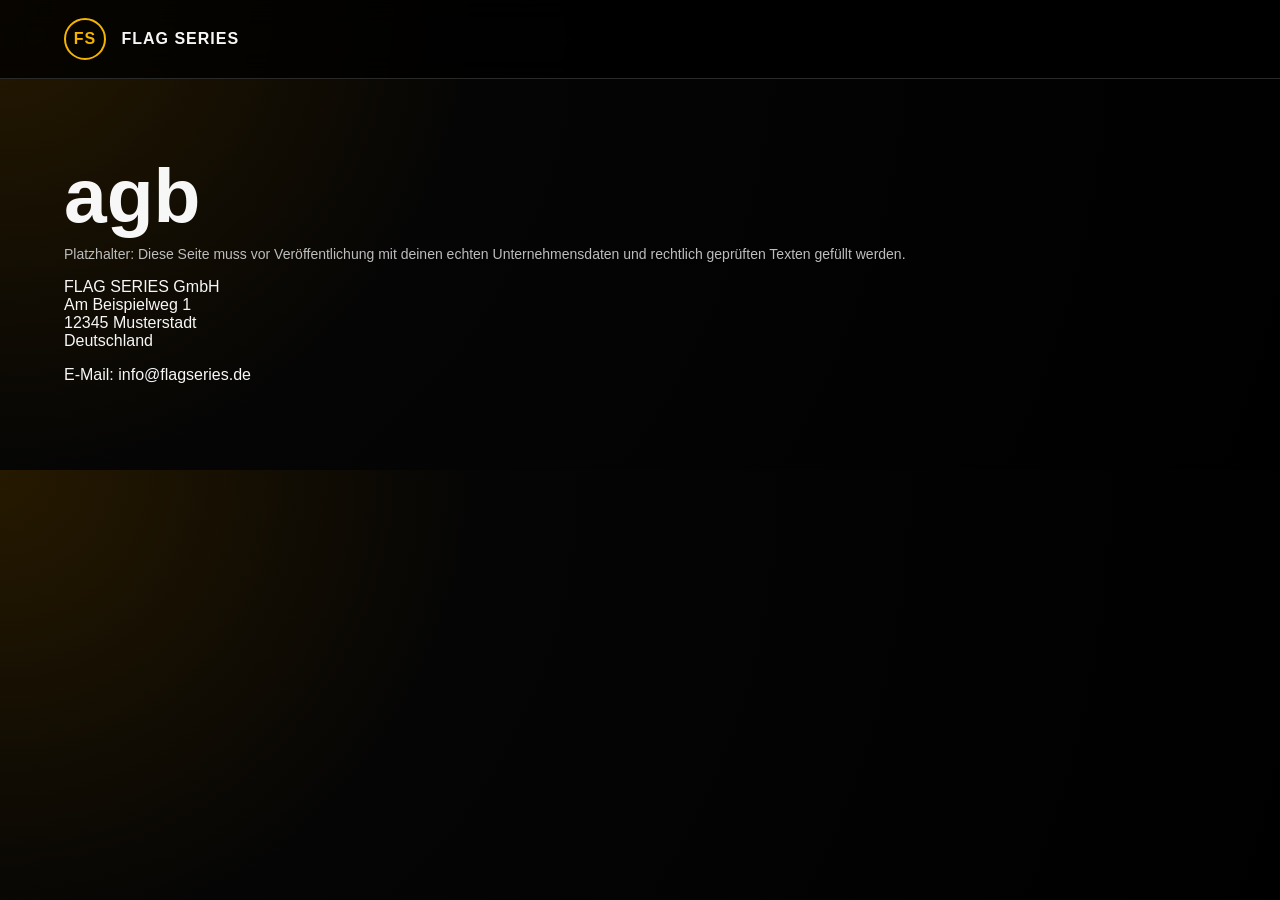
==== legal/agb.html @ e22b14ca "test" ====
<!doctype html><html lang="de"><head><meta charset="utf-8"><meta name="viewport" content="width=device-width,initial-scale=1"><title>agb | FLAG SERIES</title><link rel="stylesheet" href="../css/style.css"></head><body><header class="site-header"><a class="logo" href="../index.html"><span>FS</span> FLAG SERIES</a></header><main class="section"><h1>agb</h1><p class="note">Platzhalter: Diese Seite muss vor Veröffentlichung mit deinen echten Unternehmensdaten und rechtlich geprüften Texten gefüllt werden.</p><p>FLAG SERIES GmbH<br>Am Beispielweg 1<br>12345 Musterstadt<br>Deutschland</p><p>E-Mail: info@flagseries.de</p></main></body></html>
---- css/style.css ----
:root{--bg:#050505;--panel:#0d0d0f;--gold:#f4b400;--text:#f7f7f7;--muted:#bdbdbd;--line:#2a2a2a;--danger:#e21d24}*{box-sizing:border-box}html{scroll-behavior:smooth}body{margin:0;background:radial-gradient(circle at top left,#261900,#050505 35%,#000);color:var(--text);font-family:Arial,Helvetica,sans-serif}a{color:inherit;text-decoration:none}.site-header{position:sticky;top:0;z-index:10;display:flex;justify-content:space-between;align-items:center;padding:18px 5vw;background:rgba(0,0,0,.78);backdrop-filter:blur(14px);border-bottom:1px solid var(--line)}.logo{font-weight:900;letter-spacing:1px}.logo span{display:inline-grid;place-items:center;width:42px;height:42px;border:2px solid var(--gold);border-radius:50%;color:var(--gold);margin-right:10px}nav{display:flex;gap:22px;color:var(--muted)}nav a:hover{color:var(--gold)}.hero{min-height:88vh;display:grid;grid-template-columns:1fr 1.1fr;gap:40px;align-items:center;padding:55px 5vw}.eyebrow{text-transform:uppercase;color:var(--gold);font-weight:800;letter-spacing:3px}h1{font-size:clamp(42px,6vw,82px);line-height:.95;margin:10px 0}h2{font-size:clamp(30px,4vw,52px);margin:0 0 20px}.hero p{color:var(--muted);font-size:18px;line-height:1.6;max-width:680px}.hero-image img,.gallery img{width:100%;border-radius:22px;border:1px solid #383838;box-shadow:0 20px 80px #000}.btn{display:inline-flex;align-items:center;justify-content:center;gap:10px;border:1px solid var(--gold);color:var(--text);padding:15px 22px;border-radius:14px;font-weight:800;cursor:pointer;background:#101010}.btn.primary{background:linear-gradient(135deg,var(--gold),#ffdc55);color:#111;border:none}.hero-actions{display:flex;gap:14px;flex-wrap:wrap;margin:28px 0}.price-card{display:inline-flex;flex-direction:column;border:1px solid var(--gold);border-radius:18px;padding:18px 24px;background:#070707;box-shadow:0 0 24px rgba(244,180,0,.25)}.price-card strong{font-size:42px}.price-card span,.price-card small{color:var(--muted)}.section{padding:70px 5vw}.section-head{text-align:center;margin-bottom:30px}.product-grid{display:grid;grid-template-columns:repeat(5,1fr);gap:18px}.product-card{background:linear-gradient(180deg,#151515,#080808);border:1px solid var(--line);border-radius:20px;overflow:hidden;cursor:pointer;transition:.25s}.product-card:hover,.product-card.active{transform:translateY(-6px);border-color:var(--gold);box-shadow:0 0 30px rgba(244,180,0,.15)}.product-card img{width:100%;aspect-ratio:1.2/1;object-fit:cover}.product-card div{padding:18px}.product-card h3{margin:0;color:var(--gold)}.order-section{display:grid;grid-template-columns:1.1fr .9fr;gap:28px}.order-card,.cart-note,.features div{background:rgba(13,13,15,.92);border:1px solid var(--line);border-radius:24px;padding:30px}.order-card form{display:grid;gap:18px}label{display:grid;gap:8px;color:var(--muted)}select,input{width:100%;padding:16px;border-radius:12px;border:1px solid #333;background:#050505;color:var(--text);font-size:16px}.summary{display:grid;gap:12px;border-top:1px solid var(--line);border-bottom:1px solid var(--line);padding:18px 0}.summary div{display:flex;justify-content:space-between}.summary .total{font-size:22px;color:var(--gold)}.note{color:var(--muted);font-size:14px}.cart-note li{margin:12px 0;color:var(--muted)}.features{display:grid;grid-template-columns:repeat(4,1fr);gap:18px;text-align:center}.features span{font-size:42px}.features p{color:var(--muted)}.gallery{display:grid;grid-template-columns:1fr 1fr;gap:24px}footer{display:flex;justify-content:space-between;align-items:center;padding:35px 5vw;border-top:1px solid var(--line);background:#030303;color:var(--muted)}.footer-links{display:flex;gap:18px;flex-wrap:wrap}@media(max-width:950px){.hero,.order-section,.gallery{grid-template-columns:1fr}.product-grid,.features{grid-template-columns:repeat(2,1fr)}nav{display:none}}@media(max-width:560px){.product-grid,.features{grid-template-columns:1fr}.site-header{padding:14px 18px}.hero,.section{padding:42px 18px}footer{display:grid;gap:18px}}
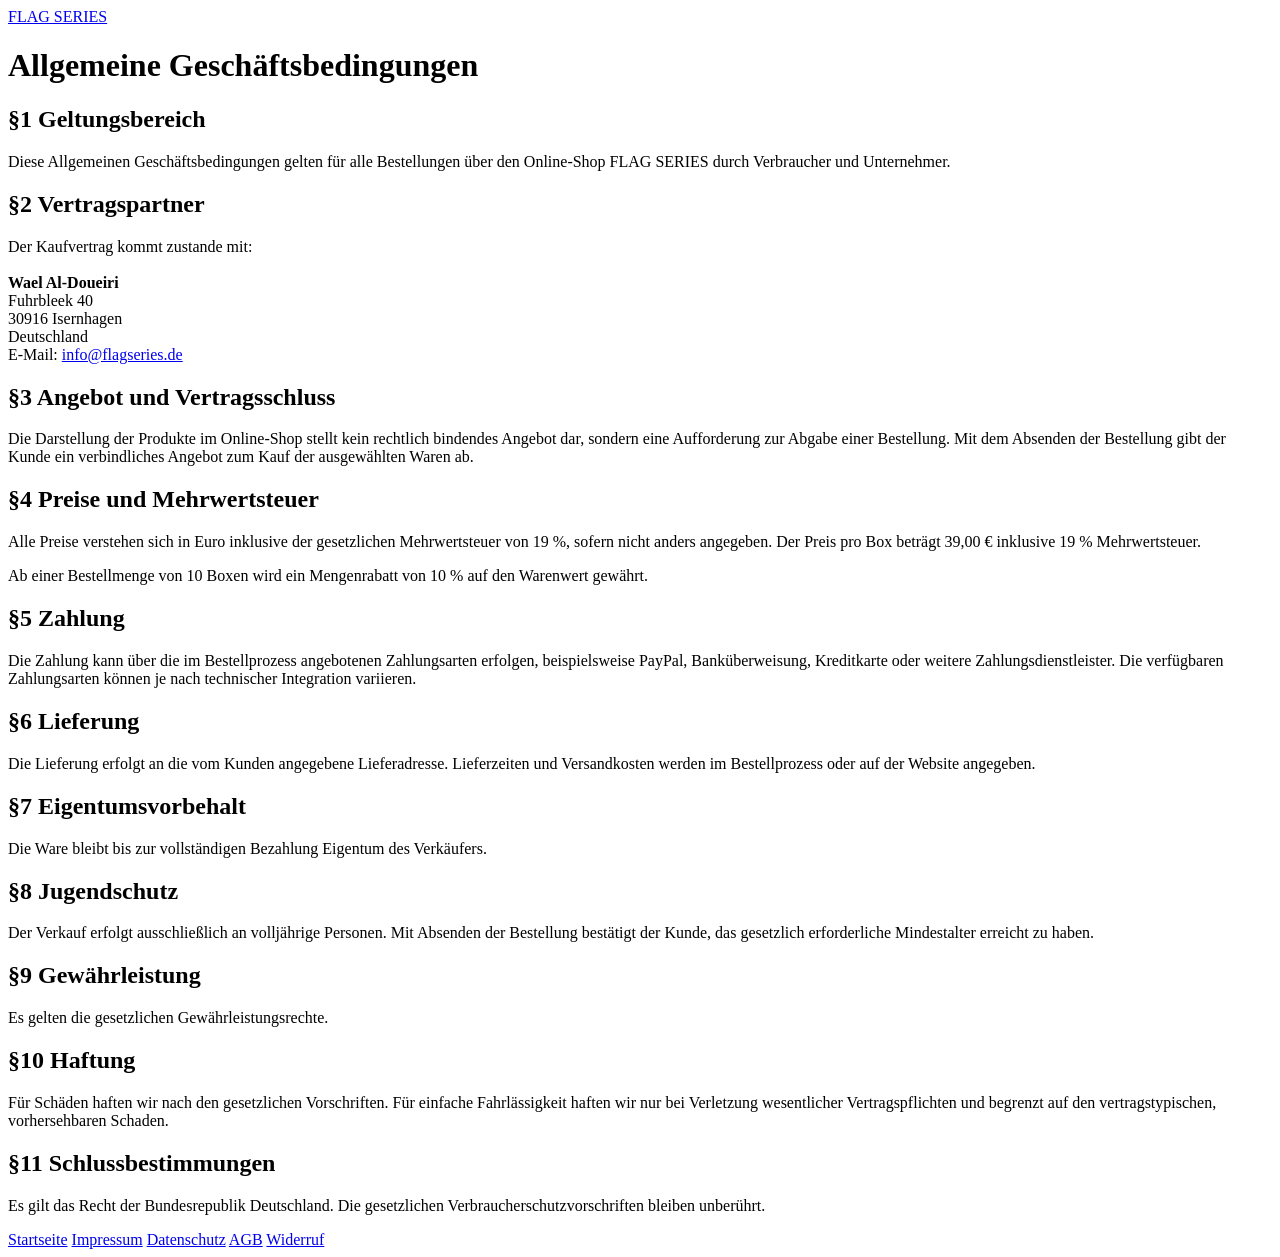
==== commit 7c89e236: "datenschutz" ====
--- a/legal/agb.html
+++ b/legal/agb.html
@@ -1 +1,112 @@
-<!doctype html><html lang="de"><head><meta charset="utf-8"><meta name="viewport" content="width=device-width,initial-scale=1"><title>agb | FLAG SERIES</title><link rel="stylesheet" href="../css/style.css"></head><body><header class="site-header"><a class="logo" href="../index.html"><span>FS</span> FLAG SERIES</a></header><main class="section"><h1>agb</h1><p class="note">Platzhalter: Diese Seite muss vor Veröffentlichung mit deinen echten Unternehmensdaten und rechtlich geprüften Texten gefüllt werden.</p><p>FLAG SERIES GmbH<br>Am Beispielweg 1<br>12345 Musterstadt<br>Deutschland</p><p>E-Mail: info@flagseries.de</p></main></body></html>
+<!DOCTYPE html>
+<html lang="de">
+<head>
+  <meta charset="UTF-8" />
+  <meta name="viewport" content="width=device-width, initial-scale=1.0" />
+  <title>AGB | FLAG SERIES</title>
+  <meta name="description" content="Allgemeine Geschäftsbedingungen von FLAG SERIES." />
+  <link rel="stylesheet" href="css/style.css" />
+</head>
+<body>
+  <header class="legal-header">
+    <a href="index.html" class="logo">FLAG SERIES</a>
+  </header>
+
+  <main class="legal-page">
+    <h1>Allgemeine Geschäftsbedingungen</h1>
+
+    <section>
+      <h2>§1 Geltungsbereich</h2>
+      <p>
+        Diese Allgemeinen Geschäftsbedingungen gelten für alle Bestellungen über den Online-Shop FLAG SERIES durch Verbraucher und Unternehmer.
+      </p>
+    </section>
+
+    <section>
+      <h2>§2 Vertragspartner</h2>
+      <p>
+        Der Kaufvertrag kommt zustande mit:<br /><br />
+        <strong>Wael Al-Doueiri</strong><br />
+        Fuhrbleek 40<br />
+        30916 Isernhagen<br />
+        Deutschland<br />
+        E-Mail: <a href="mailto:info@flagseries.de">info@flagseries.de</a>
+      </p>
+    </section>
+
+    <section>
+      <h2>§3 Angebot und Vertragsschluss</h2>
+      <p>
+        Die Darstellung der Produkte im Online-Shop stellt kein rechtlich bindendes Angebot dar, sondern eine Aufforderung zur Abgabe einer Bestellung. Mit dem Absenden der Bestellung gibt der Kunde ein verbindliches Angebot zum Kauf der ausgewählten Waren ab.
+      </p>
+    </section>
+
+    <section>
+      <h2>§4 Preise und Mehrwertsteuer</h2>
+      <p>
+        Alle Preise verstehen sich in Euro inklusive der gesetzlichen Mehrwertsteuer von 19 %, sofern nicht anders angegeben. Der Preis pro Box beträgt 39,00 € inklusive 19 % Mehrwertsteuer.
+      </p>
+      <p>
+        Ab einer Bestellmenge von 10 Boxen wird ein Mengenrabatt von 10 % auf den Warenwert gewährt.
+      </p>
+    </section>
+
+    <section>
+      <h2>§5 Zahlung</h2>
+      <p>
+        Die Zahlung kann über die im Bestellprozess angebotenen Zahlungsarten erfolgen, beispielsweise PayPal, Banküberweisung, Kreditkarte oder weitere Zahlungsdienstleister. Die verfügbaren Zahlungsarten können je nach technischer Integration variieren.
+      </p>
+    </section>
+
+    <section>
+      <h2>§6 Lieferung</h2>
+      <p>
+        Die Lieferung erfolgt an die vom Kunden angegebene Lieferadresse. Lieferzeiten und Versandkosten werden im Bestellprozess oder auf der Website angegeben.
+      </p>
+    </section>
+
+    <section>
+      <h2>§7 Eigentumsvorbehalt</h2>
+      <p>
+        Die Ware bleibt bis zur vollständigen Bezahlung Eigentum des Verkäufers.
+      </p>
+    </section>
+
+    <section>
+      <h2>§8 Jugendschutz</h2>
+      <p>
+        Der Verkauf erfolgt ausschließlich an volljährige Personen. Mit Absenden der Bestellung bestätigt der Kunde, das gesetzlich erforderliche Mindestalter erreicht zu haben.
+      </p>
+    </section>
+
+    <section>
+      <h2>§9 Gewährleistung</h2>
+      <p>
+        Es gelten die gesetzlichen Gewährleistungsrechte.
+      </p>
+    </section>
+
+    <section>
+      <h2>§10 Haftung</h2>
+      <p>
+        Für Schäden haften wir nach den gesetzlichen Vorschriften. Für einfache Fahrlässigkeit haften wir nur bei Verletzung wesentlicher Vertragspflichten und begrenzt auf den vertragstypischen, vorhersehbaren Schaden.
+      </p>
+    </section>
+
+    <section>
+      <h2>§11 Schlussbestimmungen</h2>
+      <p>
+        Es gilt das Recht der Bundesrepublik Deutschland. Die gesetzlichen Verbraucherschutzvorschriften bleiben unberührt.
+      </p>
+    </section>
+  </main>
+
+  <footer class="legal-footer">
+    <a href="index.html">Startseite</a>
+    <a href="impressum.html">Impressum</a>
+    <a href="datenschutz.html">Datenschutz</a>
+    <a href="agb.html">AGB</a>
+    <a href="widerruf.html">Widerruf</a>
+  </footer>
+</body>
+</html>
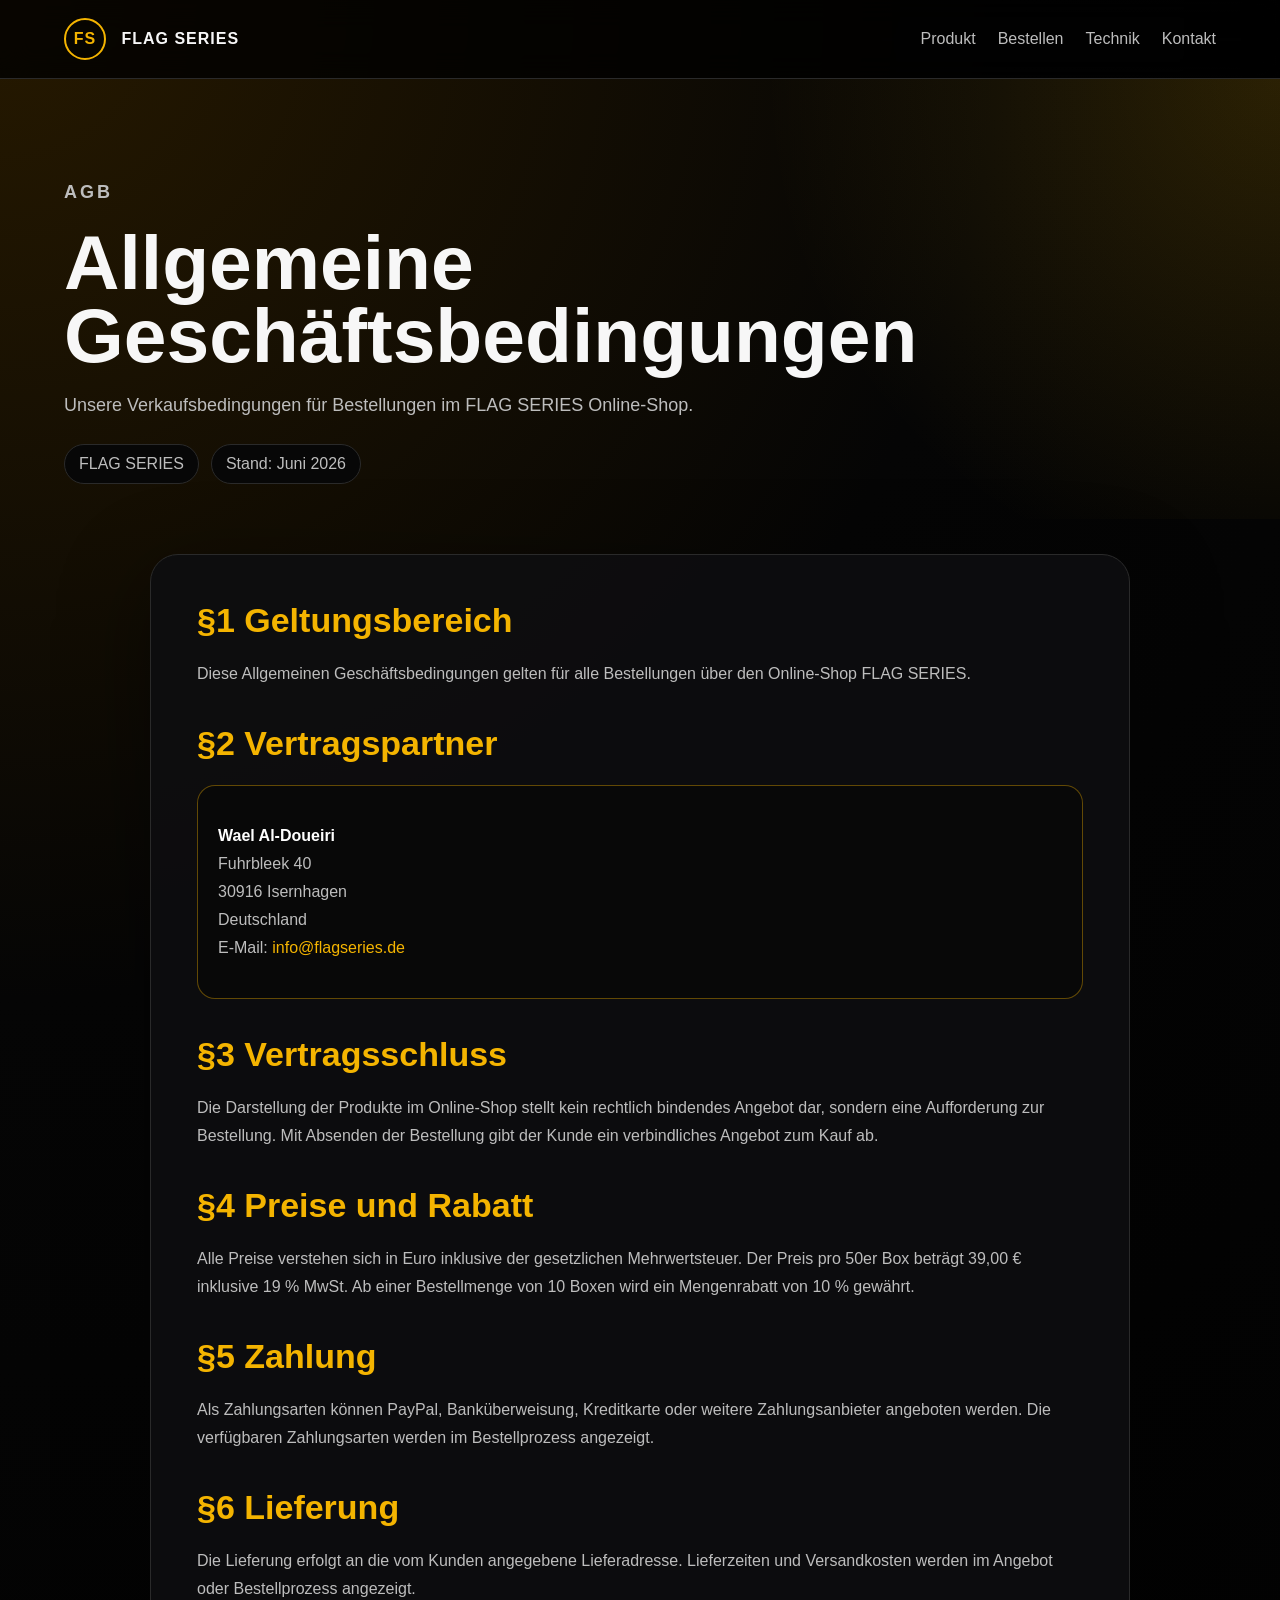
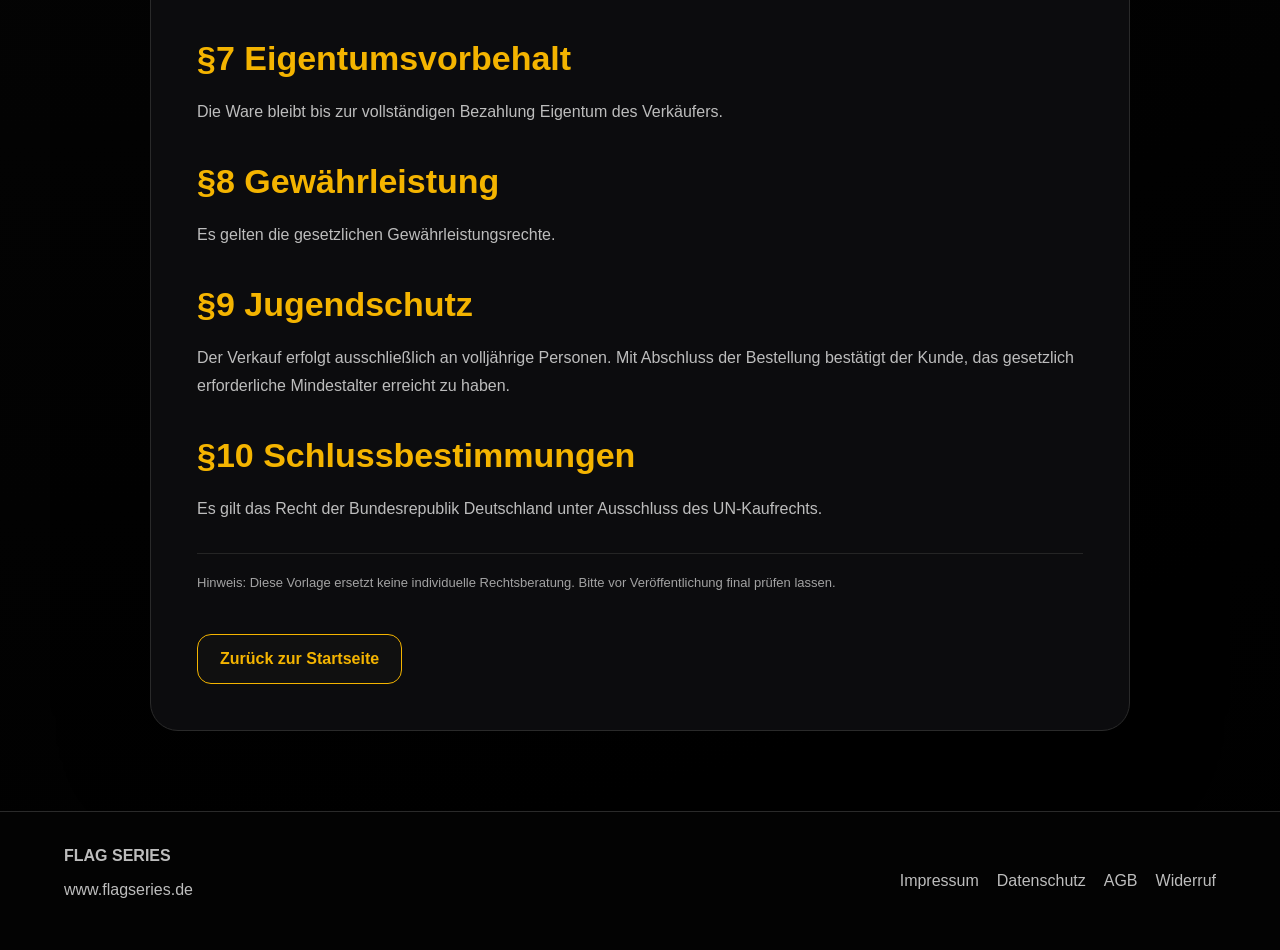
==== commit 50dee41d: "datenschutz neu" ====
--- a/legal/agb.html
+++ b/legal/agb.html
@@ -1,112 +1,51 @@
-<!DOCTYPE html>
+<!doctype html>
 <html lang="de">
 <head>
-  <meta charset="UTF-8" />
-  <meta name="viewport" content="width=device-width, initial-scale=1.0" />
-  <title>AGB | FLAG SERIES</title>
-  <meta name="description" content="Allgemeine Geschäftsbedingungen von FLAG SERIES." />
-  <link rel="stylesheet" href="css/style.css" />
+  <meta charset="utf-8" />
+  <meta name="viewport" content="width=device-width, initial-scale=1" />
+  <title>Allgemeine Geschäftsbedingungen | FLAG SERIES</title>
+  <meta name="description" content="AGB für FLAG SERIES." />
+  <link rel="stylesheet" href="../css/style.css" />
 </head>
 <body>
-  <header class="legal-header">
-    <a href="index.html" class="logo">FLAG SERIES</a>
+  <header class="site-header">
+    <a class="logo" href="../index.html#home"><span>FS</span> FLAG SERIES</a>
+    <nav>
+      <a href="../index.html#produkt">Produkt</a>
+      <a href="../index.html#bestellen">Bestellen</a>
+      <a href="../index.html#technik">Technik</a>
+      <a href="../index.html#kontakt">Kontakt</a>
+    </nav>
   </header>
+  <main>
+    <section class="legal-hero">
+      <p class="eyebrow">AGB</p>
+      <h1>Allgemeine Geschäftsbedingungen</h1>
+      <p>Unsere Verkaufsbedingungen für Bestellungen im FLAG SERIES Online-Shop.</p>
+      <div class="legal-meta"><span class="legal-pill">FLAG SERIES</span><span class="legal-pill">Stand: Juni 2026</span></div>
+    </section>
+    <section class="legal-wrap">
+      <article class="legal-card">
 
-  <main class="legal-page">
-    <h1>Allgemeine Geschäftsbedingungen</h1>
+        <h2>§1 Geltungsbereich</h2><p>Diese Allgemeinen Geschäftsbedingungen gelten für alle Bestellungen über den Online-Shop FLAG SERIES.</p>
+        <h2>§2 Vertragspartner</h2><div class="legal-box"><p><strong>Wael Al-Doueiri</strong><br>Fuhrbleek 40<br>30916 Isernhagen<br>Deutschland<br>E-Mail: <a href="mailto:info@flagseries.de">info@flagseries.de</a></p></div>
+        <h2>§3 Vertragsschluss</h2><p>Die Darstellung der Produkte im Online-Shop stellt kein rechtlich bindendes Angebot dar, sondern eine Aufforderung zur Bestellung. Mit Absenden der Bestellung gibt der Kunde ein verbindliches Angebot zum Kauf ab.</p>
+        <h2>§4 Preise und Rabatt</h2><p>Alle Preise verstehen sich in Euro inklusive der gesetzlichen Mehrwertsteuer. Der Preis pro 50er Box beträgt 39,00 € inklusive 19 % MwSt. Ab einer Bestellmenge von 10 Boxen wird ein Mengenrabatt von 10 % gewährt.</p>
+        <h2>§5 Zahlung</h2><p>Als Zahlungsarten können PayPal, Banküberweisung, Kreditkarte oder weitere Zahlungsanbieter angeboten werden. Die verfügbaren Zahlungsarten werden im Bestellprozess angezeigt.</p>
+        <h2>§6 Lieferung</h2><p>Die Lieferung erfolgt an die vom Kunden angegebene Lieferadresse. Lieferzeiten und Versandkosten werden im Angebot oder Bestellprozess angezeigt.</p>
+        <h2>§7 Eigentumsvorbehalt</h2><p>Die Ware bleibt bis zur vollständigen Bezahlung Eigentum des Verkäufers.</p>
+        <h2>§8 Gewährleistung</h2><p>Es gelten die gesetzlichen Gewährleistungsrechte.</p>
+        <h2>§9 Jugendschutz</h2><p>Der Verkauf erfolgt ausschließlich an volljährige Personen. Mit Abschluss der Bestellung bestätigt der Kunde, das gesetzlich erforderliche Mindestalter erreicht zu haben.</p>
+        <h2>§10 Schlussbestimmungen</h2><p>Es gilt das Recht der Bundesrepublik Deutschland unter Ausschluss des UN-Kaufrechts.</p>
 
-    <section>
-      <h2>§1 Geltungsbereich</h2>
-      <p>
-        Diese Allgemeinen Geschäftsbedingungen gelten für alle Bestellungen über den Online-Shop FLAG SERIES durch Verbraucher und Unternehmer.
-      </p>
-    </section>
-
-    <section>
-      <h2>§2 Vertragspartner</h2>
-      <p>
-        Der Kaufvertrag kommt zustande mit:<br /><br />
-        <strong>Wael Al-Doueiri</strong><br />
-        Fuhrbleek 40<br />
-        30916 Isernhagen<br />
-        Deutschland<br />
-        E-Mail: <a href="mailto:info@flagseries.de">info@flagseries.de</a>
-      </p>
-    </section>
-
-    <section>
-      <h2>§3 Angebot und Vertragsschluss</h2>
-      <p>
-        Die Darstellung der Produkte im Online-Shop stellt kein rechtlich bindendes Angebot dar, sondern eine Aufforderung zur Abgabe einer Bestellung. Mit dem Absenden der Bestellung gibt der Kunde ein verbindliches Angebot zum Kauf der ausgewählten Waren ab.
-      </p>
-    </section>
-
-    <section>
-      <h2>§4 Preise und Mehrwertsteuer</h2>
-      <p>
-        Alle Preise verstehen sich in Euro inklusive der gesetzlichen Mehrwertsteuer von 19 %, sofern nicht anders angegeben. Der Preis pro Box beträgt 39,00 € inklusive 19 % Mehrwertsteuer.
-      </p>
-      <p>
-        Ab einer Bestellmenge von 10 Boxen wird ein Mengenrabatt von 10 % auf den Warenwert gewährt.
-      </p>
-    </section>
-
-    <section>
-      <h2>§5 Zahlung</h2>
-      <p>
-        Die Zahlung kann über die im Bestellprozess angebotenen Zahlungsarten erfolgen, beispielsweise PayPal, Banküberweisung, Kreditkarte oder weitere Zahlungsdienstleister. Die verfügbaren Zahlungsarten können je nach technischer Integration variieren.
-      </p>
-    </section>
-
-    <section>
-      <h2>§6 Lieferung</h2>
-      <p>
-        Die Lieferung erfolgt an die vom Kunden angegebene Lieferadresse. Lieferzeiten und Versandkosten werden im Bestellprozess oder auf der Website angegeben.
-      </p>
-    </section>
-
-    <section>
-      <h2>§7 Eigentumsvorbehalt</h2>
-      <p>
-        Die Ware bleibt bis zur vollständigen Bezahlung Eigentum des Verkäufers.
-      </p>
-    </section>
-
-    <section>
-      <h2>§8 Jugendschutz</h2>
-      <p>
-        Der Verkauf erfolgt ausschließlich an volljährige Personen. Mit Absenden der Bestellung bestätigt der Kunde, das gesetzlich erforderliche Mindestalter erreicht zu haben.
-      </p>
-    </section>
-
-    <section>
-      <h2>§9 Gewährleistung</h2>
-      <p>
-        Es gelten die gesetzlichen Gewährleistungsrechte.
-      </p>
-    </section>
-
-    <section>
-      <h2>§10 Haftung</h2>
-      <p>
-        Für Schäden haften wir nach den gesetzlichen Vorschriften. Für einfache Fahrlässigkeit haften wir nur bei Verletzung wesentlicher Vertragspflichten und begrenzt auf den vertragstypischen, vorhersehbaren Schaden.
-      </p>
-    </section>
-
-    <section>
-      <h2>§11 Schlussbestimmungen</h2>
-      <p>
-        Es gilt das Recht der Bundesrepublik Deutschland. Die gesetzlichen Verbraucherschutzvorschriften bleiben unberührt.
-      </p>
+        <p class="legal-footer-note">Hinweis: Diese Vorlage ersetzt keine individuelle Rechtsberatung. Bitte vor Veröffentlichung final prüfen lassen.</p>
+        <a class="btn back-link" href="../index.html">Zurück zur Startseite</a>
+      </article>
     </section>
   </main>
-
-  <footer class="legal-footer">
-    <a href="index.html">Startseite</a>
-    <a href="impressum.html">Impressum</a>
-    <a href="datenschutz.html">Datenschutz</a>
-    <a href="agb.html">AGB</a>
-    <a href="widerruf.html">Widerruf</a>
+  <footer id="kontakt">
+    <div><strong>FLAG SERIES</strong><p>www.flagseries.de</p></div>
+    <div class="footer-links"><a href="impressum.html">Impressum</a><a href="datenschutz.html">Datenschutz</a><a href="agb.html">AGB</a><a href="widerruf.html">Widerruf</a></div>
   </footer>
 </body>
 </html>
--- a/css/style.css
+++ b/css/style.css
@@ -0,0 +1,5 @@
+:root{--bg:#050505;--panel:#0d0d0f;--gold:#f4b400;--text:#f7f7f7;--muted:#bdbdbd;--line:#2a2a2a;--danger:#e21d24}*{box-sizing:border-box}html{scroll-behavior:smooth}body{margin:0;background:radial-gradient(circle at top left,#261900,#050505 35%,#000);color:var(--text);font-family:Arial,Helvetica,sans-serif}a{color:inherit;text-decoration:none}.site-header{position:sticky;top:0;z-index:10;display:flex;justify-content:space-between;align-items:center;padding:18px 5vw;background:rgba(0,0,0,.78);backdrop-filter:blur(14px);border-bottom:1px solid var(--line)}.logo{font-weight:900;letter-spacing:1px}.logo span{display:inline-grid;place-items:center;width:42px;height:42px;border:2px solid var(--gold);border-radius:50%;color:var(--gold);margin-right:10px}nav{display:flex;gap:22px;color:var(--muted)}nav a:hover{color:var(--gold)}.hero{min-height:88vh;display:grid;grid-template-columns:1fr 1.1fr;gap:40px;align-items:center;padding:55px 5vw}.eyebrow{text-transform:uppercase;color:var(--gold);font-weight:800;letter-spacing:3px}h1{font-size:clamp(42px,6vw,82px);line-height:.95;margin:10px 0}h2{font-size:clamp(30px,4vw,52px);margin:0 0 20px}.hero p{color:var(--muted);font-size:18px;line-height:1.6;max-width:680px}.hero-image img,.gallery img{width:100%;border-radius:22px;border:1px solid #383838;box-shadow:0 20px 80px #000}.btn{display:inline-flex;align-items:center;justify-content:center;gap:10px;border:1px solid var(--gold);color:var(--text);padding:15px 22px;border-radius:14px;font-weight:800;cursor:pointer;background:#101010}.btn.primary{background:linear-gradient(135deg,var(--gold),#ffdc55);color:#111;border:none}.hero-actions{display:flex;gap:14px;flex-wrap:wrap;margin:28px 0}.price-card{display:inline-flex;flex-direction:column;border:1px solid var(--gold);border-radius:18px;padding:18px 24px;background:#070707;box-shadow:0 0 24px rgba(244,180,0,.25)}.price-card strong{font-size:42px}.price-card span,.price-card small{color:var(--muted)}.section{padding:70px 5vw}.section-head{text-align:center;margin-bottom:30px}.product-grid{display:grid;grid-template-columns:repeat(5,1fr);gap:18px}.product-card{background:linear-gradient(180deg,#151515,#080808);border:1px solid var(--line);border-radius:20px;overflow:hidden;cursor:pointer;transition:.25s}.product-card:hover,.product-card.active{transform:translateY(-6px);border-color:var(--gold);box-shadow:0 0 30px rgba(244,180,0,.15)}.product-card img{width:100%;aspect-ratio:1.2/1;object-fit:cover}.product-card div{padding:18px}.product-card h3{margin:0;color:var(--gold)}.order-section{display:grid;grid-template-columns:1.1fr .9fr;gap:28px}.order-card,.cart-note,.features div{background:rgba(13,13,15,.92);border:1px solid var(--line);border-radius:24px;padding:30px}.order-card form{display:grid;gap:18px}label{display:grid;gap:8px;color:var(--muted)}select,input{width:100%;padding:16px;border-radius:12px;border:1px solid #333;background:#050505;color:var(--text);font-size:16px}.summary{display:grid;gap:12px;border-top:1px solid var(--line);border-bottom:1px solid var(--line);padding:18px 0}.summary div{display:flex;justify-content:space-between}.summary .total{font-size:22px;color:var(--gold)}.note{color:var(--muted);font-size:14px}.cart-note li{margin:12px 0;color:var(--muted)}.features{display:grid;grid-template-columns:repeat(4,1fr);gap:18px;text-align:center}.features span{font-size:42px}.features p{color:var(--muted)}.gallery{display:grid;grid-template-columns:1fr 1fr;gap:24px}footer{display:flex;justify-content:space-between;align-items:center;padding:35px 5vw;border-top:1px solid var(--line);background:#030303;color:var(--muted)}.footer-links{display:flex;gap:18px;flex-wrap:wrap}@media(max-width:950px){.hero,.order-section,.gallery{grid-template-columns:1fr}.product-grid,.features{grid-template-columns:repeat(2,1fr)}nav{display:none}}@media(max-width:560px){.product-grid,.features{grid-template-columns:1fr}.site-header{padding:14px 18px}.hero,.section{padding:42px 18px}footer{display:grid;gap:18px}}
+
+/* Rechtseiten / Legal Pages */
+.legal-hero{padding:80px 5vw 35px;background:radial-gradient(circle at top right,rgba(244,180,0,.16),transparent 38%)}
+.legal-hero p{color:var(--muted);font-size:18px;line-height:1.7;max-width:820px}.legal-wrap{padding:35px 5vw 80px}.legal-card{max-width:980px;margin:0 auto;background:rgba(13,13,15,.94);border:1px solid var(--line);border-radius:28px;padding:clamp(24px,4vw,46px);box-shadow:0 25px 90px rgba(0,0,0,.45)}.legal-card h2{font-size:clamp(24px,3vw,34px);margin-top:36px;color:var(--gold)}.legal-card h2:first-child{margin-top:0}.legal-card h3{margin-top:28px;color:#fff}.legal-card p,.legal-card li{color:var(--muted);line-height:1.75}.legal-card ul{padding-left:22px}.legal-card strong{color:#fff}.legal-box{border:1px solid rgba(244,180,0,.38);border-radius:18px;padding:20px;background:#080808;margin:22px 0}.legal-meta{display:flex;gap:12px;flex-wrap:wrap;margin-top:24px}.legal-pill{border:1px solid var(--line);border-radius:999px;padding:10px 14px;color:var(--muted);background:#070707}.legal-card a{color:var(--gold)}.back-link{margin-top:26px;display:inline-flex}.legal-footer-note{font-size:13px;color:var(--muted);opacity:.85;margin-top:30px;border-top:1px solid var(--line);padding-top:18px}@media(max-width:560px){.legal-hero{padding:50px 18px 20px}.legal-wrap{padding:24px 18px 55px}.legal-card{border-radius:20px}}
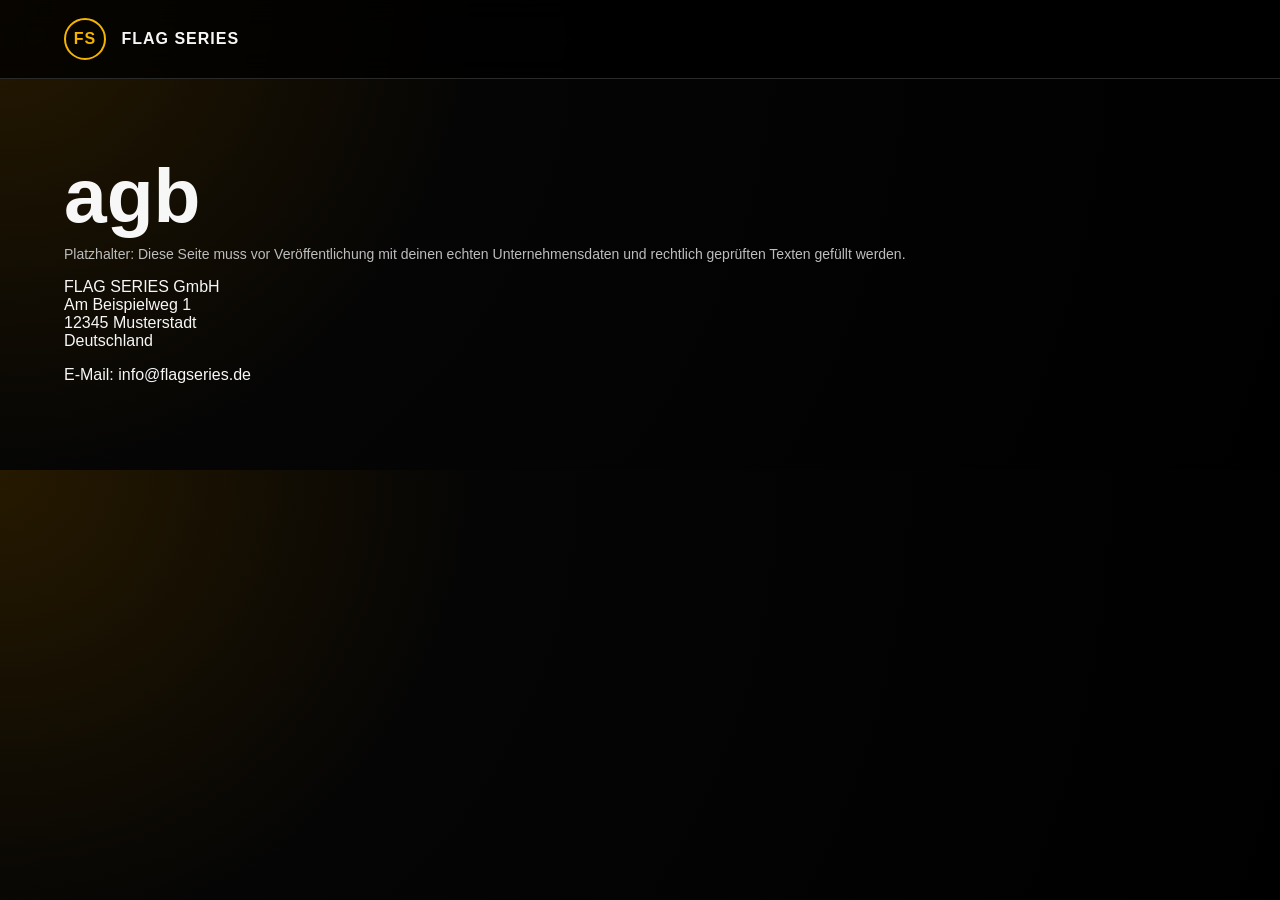
==== commit 715ed428: "wisch effekt" ====
--- a/legal/agb.html
+++ b/legal/agb.html
@@ -1,51 +1 @@
-<!doctype html>
-<html lang="de">
-<head>
-  <meta charset="utf-8" />
-  <meta name="viewport" content="width=device-width, initial-scale=1" />
-  <title>Allgemeine Geschäftsbedingungen | FLAG SERIES</title>
-  <meta name="description" content="AGB für FLAG SERIES." />
-  <link rel="stylesheet" href="../css/style.css" />
-</head>
-<body>
-  <header class="site-header">
-    <a class="logo" href="../index.html#home"><span>FS</span> FLAG SERIES</a>
-    <nav>
-      <a href="../index.html#produkt">Produkt</a>
-      <a href="../index.html#bestellen">Bestellen</a>
-      <a href="../index.html#technik">Technik</a>
-      <a href="../index.html#kontakt">Kontakt</a>
-    </nav>
-  </header>
-  <main>
-    <section class="legal-hero">
-      <p class="eyebrow">AGB</p>
-      <h1>Allgemeine Geschäftsbedingungen</h1>
-      <p>Unsere Verkaufsbedingungen für Bestellungen im FLAG SERIES Online-Shop.</p>
-      <div class="legal-meta"><span class="legal-pill">FLAG SERIES</span><span class="legal-pill">Stand: Juni 2026</span></div>
-    </section>
-    <section class="legal-wrap">
-      <article class="legal-card">
-
-        <h2>§1 Geltungsbereich</h2><p>Diese Allgemeinen Geschäftsbedingungen gelten für alle Bestellungen über den Online-Shop FLAG SERIES.</p>
-        <h2>§2 Vertragspartner</h2><div class="legal-box"><p><strong>Wael Al-Doueiri</strong><br>Fuhrbleek 40<br>30916 Isernhagen<br>Deutschland<br>E-Mail: <a href="mailto:info@flagseries.de">info@flagseries.de</a></p></div>
-        <h2>§3 Vertragsschluss</h2><p>Die Darstellung der Produkte im Online-Shop stellt kein rechtlich bindendes Angebot dar, sondern eine Aufforderung zur Bestellung. Mit Absenden der Bestellung gibt der Kunde ein verbindliches Angebot zum Kauf ab.</p>
-        <h2>§4 Preise und Rabatt</h2><p>Alle Preise verstehen sich in Euro inklusive der gesetzlichen Mehrwertsteuer. Der Preis pro 50er Box beträgt 39,00 € inklusive 19 % MwSt. Ab einer Bestellmenge von 10 Boxen wird ein Mengenrabatt von 10 % gewährt.</p>
-        <h2>§5 Zahlung</h2><p>Als Zahlungsarten können PayPal, Banküberweisung, Kreditkarte oder weitere Zahlungsanbieter angeboten werden. Die verfügbaren Zahlungsarten werden im Bestellprozess angezeigt.</p>
-        <h2>§6 Lieferung</h2><p>Die Lieferung erfolgt an die vom Kunden angegebene Lieferadresse. Lieferzeiten und Versandkosten werden im Angebot oder Bestellprozess angezeigt.</p>
-        <h2>§7 Eigentumsvorbehalt</h2><p>Die Ware bleibt bis zur vollständigen Bezahlung Eigentum des Verkäufers.</p>
-        <h2>§8 Gewährleistung</h2><p>Es gelten die gesetzlichen Gewährleistungsrechte.</p>
-        <h2>§9 Jugendschutz</h2><p>Der Verkauf erfolgt ausschließlich an volljährige Personen. Mit Abschluss der Bestellung bestätigt der Kunde, das gesetzlich erforderliche Mindestalter erreicht zu haben.</p>
-        <h2>§10 Schlussbestimmungen</h2><p>Es gilt das Recht der Bundesrepublik Deutschland unter Ausschluss des UN-Kaufrechts.</p>
-
-        <p class="legal-footer-note">Hinweis: Diese Vorlage ersetzt keine individuelle Rechtsberatung. Bitte vor Veröffentlichung final prüfen lassen.</p>
-        <a class="btn back-link" href="../index.html">Zurück zur Startseite</a>
-      </article>
-    </section>
-  </main>
-  <footer id="kontakt">
-    <div><strong>FLAG SERIES</strong><p>www.flagseries.de</p></div>
-    <div class="footer-links"><a href="impressum.html">Impressum</a><a href="datenschutz.html">Datenschutz</a><a href="agb.html">AGB</a><a href="widerruf.html">Widerruf</a></div>
-  </footer>
-</body>
-</html>
+<!doctype html><html lang="de"><head><meta charset="utf-8"><meta name="viewport" content="width=device-width,initial-scale=1"><title>agb | FLAG SERIES</title><link rel="stylesheet" href="../css/style.css"></head><body><header class="site-header"><a class="logo" href="../index.html"><span>FS</span> FLAG SERIES</a></header><main class="section"><h1>agb</h1><p class="note">Platzhalter: Diese Seite muss vor Veröffentlichung mit deinen echten Unternehmensdaten und rechtlich geprüften Texten gefüllt werden.</p><p>FLAG SERIES GmbH<br>Am Beispielweg 1<br>12345 Musterstadt<br>Deutschland</p><p>E-Mail: info@flagseries.de</p></main></body></html>
--- a/css/style.css
+++ b/css/style.css
@@ -1,5 +1,8 @@
-:root{--bg:#050505;--panel:#0d0d0f;--gold:#f4b400;--text:#f7f7f7;--muted:#bdbdbd;--line:#2a2a2a;--danger:#e21d24}*{box-sizing:border-box}html{scroll-behavior:smooth}body{margin:0;background:radial-gradient(circle at top left,#261900,#050505 35%,#000);color:var(--text);font-family:Arial,Helvetica,sans-serif}a{color:inherit;text-decoration:none}.site-header{position:sticky;top:0;z-index:10;display:flex;justify-content:space-between;align-items:center;padding:18px 5vw;background:rgba(0,0,0,.78);backdrop-filter:blur(14px);border-bottom:1px solid var(--line)}.logo{font-weight:900;letter-spacing:1px}.logo span{display:inline-grid;place-items:center;width:42px;height:42px;border:2px solid var(--gold);border-radius:50%;color:var(--gold);margin-right:10px}nav{display:flex;gap:22px;color:var(--muted)}nav a:hover{color:var(--gold)}.hero{min-height:88vh;display:grid;grid-template-columns:1fr 1.1fr;gap:40px;align-items:center;padding:55px 5vw}.eyebrow{text-transform:uppercase;color:var(--gold);font-weight:800;letter-spacing:3px}h1{font-size:clamp(42px,6vw,82px);line-height:.95;margin:10px 0}h2{font-size:clamp(30px,4vw,52px);margin:0 0 20px}.hero p{color:var(--muted);font-size:18px;line-height:1.6;max-width:680px}.hero-image img,.gallery img{width:100%;border-radius:22px;border:1px solid #383838;box-shadow:0 20px 80px #000}.btn{display:inline-flex;align-items:center;justify-content:center;gap:10px;border:1px solid var(--gold);color:var(--text);padding:15px 22px;border-radius:14px;font-weight:800;cursor:pointer;background:#101010}.btn.primary{background:linear-gradient(135deg,var(--gold),#ffdc55);color:#111;border:none}.hero-actions{display:flex;gap:14px;flex-wrap:wrap;margin:28px 0}.price-card{display:inline-flex;flex-direction:column;border:1px solid var(--gold);border-radius:18px;padding:18px 24px;background:#070707;box-shadow:0 0 24px rgba(244,180,0,.25)}.price-card strong{font-size:42px}.price-card span,.price-card small{color:var(--muted)}.section{padding:70px 5vw}.section-head{text-align:center;margin-bottom:30px}.product-grid{display:grid;grid-template-columns:repeat(5,1fr);gap:18px}.product-card{background:linear-gradient(180deg,#151515,#080808);border:1px solid var(--line);border-radius:20px;overflow:hidden;cursor:pointer;transition:.25s}.product-card:hover,.product-card.active{transform:translateY(-6px);border-color:var(--gold);box-shadow:0 0 30px rgba(244,180,0,.15)}.product-card img{width:100%;aspect-ratio:1.2/1;object-fit:cover}.product-card div{padding:18px}.product-card h3{margin:0;color:var(--gold)}.order-section{display:grid;grid-template-columns:1.1fr .9fr;gap:28px}.order-card,.cart-note,.features div{background:rgba(13,13,15,.92);border:1px solid var(--line);border-radius:24px;padding:30px}.order-card form{display:grid;gap:18px}label{display:grid;gap:8px;color:var(--muted)}select,input{width:100%;padding:16px;border-radius:12px;border:1px solid #333;background:#050505;color:var(--text);font-size:16px}.summary{display:grid;gap:12px;border-top:1px solid var(--line);border-bottom:1px solid var(--line);padding:18px 0}.summary div{display:flex;justify-content:space-between}.summary .total{font-size:22px;color:var(--gold)}.note{color:var(--muted);font-size:14px}.cart-note li{margin:12px 0;color:var(--muted)}.features{display:grid;grid-template-columns:repeat(4,1fr);gap:18px;text-align:center}.features span{font-size:42px}.features p{color:var(--muted)}.gallery{display:grid;grid-template-columns:1fr 1fr;gap:24px}footer{display:flex;justify-content:space-between;align-items:center;padding:35px 5vw;border-top:1px solid var(--line);background:#030303;color:var(--muted)}.footer-links{display:flex;gap:18px;flex-wrap:wrap}@media(max-width:950px){.hero,.order-section,.gallery{grid-template-columns:1fr}.product-grid,.features{grid-template-columns:repeat(2,1fr)}nav{display:none}}@media(max-width:560px){.product-grid,.features{grid-template-columns:1fr}.site-header{padding:14px 18px}.hero,.section{padding:42px 18px}footer{display:grid;gap:18px}}
-
-/* Rechtseiten / Legal Pages */
-.legal-hero{padding:80px 5vw 35px;background:radial-gradient(circle at top right,rgba(244,180,0,.16),transparent 38%)}
-.legal-hero p{color:var(--muted);font-size:18px;line-height:1.7;max-width:820px}.legal-wrap{padding:35px 5vw 80px}.legal-card{max-width:980px;margin:0 auto;background:rgba(13,13,15,.94);border:1px solid var(--line);border-radius:28px;padding:clamp(24px,4vw,46px);box-shadow:0 25px 90px rgba(0,0,0,.45)}.legal-card h2{font-size:clamp(24px,3vw,34px);margin-top:36px;color:var(--gold)}.legal-card h2:first-child{margin-top:0}.legal-card h3{margin-top:28px;color:#fff}.legal-card p,.legal-card li{color:var(--muted);line-height:1.75}.legal-card ul{padding-left:22px}.legal-card strong{color:#fff}.legal-box{border:1px solid rgba(244,180,0,.38);border-radius:18px;padding:20px;background:#080808;margin:22px 0}.legal-meta{display:flex;gap:12px;flex-wrap:wrap;margin-top:24px}.legal-pill{border:1px solid var(--line);border-radius:999px;padding:10px 14px;color:var(--muted);background:#070707}.legal-card a{color:var(--gold)}.back-link{margin-top:26px;display:inline-flex}.legal-footer-note{font-size:13px;color:var(--muted);opacity:.85;margin-top:30px;border-top:1px solid var(--line);padding-top:18px}@media(max-width:560px){.legal-hero{padding:50px 18px 20px}.legal-wrap{padding:24px 18px 55px}.legal-card{border-radius:20px}}
+:root{--bg:#050505;--panel:#0d0d0f;--gold:#f4b400;--text:#f7f7f7;--muted:#bdbdbd;--line:#2a2a2a;--danger:#e21d24}*{box-sizing:border-box}html{scroll-behavior:smooth}body{margin:0;background:radial-gradient(circle at top left,#261900,#050505 35%,#000);color:var(--text);font-family:Arial,Helvetica,sans-serif}a{color:inherit;text-decoration:none}.site-header{position:sticky;top:0;z-index:10;display:flex;justify-content:space-between;align-items:center;padding:18px 5vw;background:rgba(0,0,0,.78);backdrop-filter:blur(14px);border-bottom:1px solid var(--line)}.logo{font-weight:900;letter-spacing:1px}.logo span{display:inline-grid;place-items:center;width:42px;height:42px;border:2px solid var(--gold);border-radius:50%;color:var(--gold);margin-right:10px}nav{display:flex;gap:22px;color:var(--muted)}nav a:hover{color:var(--gold)}.hero{min-height:88vh;display:grid;grid-template-columns:1fr 1.1fr;gap:40px;align-items:center;padding:55px 5vw}.eyebrow{text-transform:uppercase;color:var(--gold);font-weight:800;letter-spacing:3px}h1{font-size:clamp(42px,6vw,82px);line-height:.95;margin:10px 0}h2{font-size:clamp(30px,4vw,52px);margin:0 0 20px}.hero p{color:var(--muted);font-size:18px;line-height:1.6;max-width:680px}.hero-image img,.gallery img{width:100%;border-radius:22px;border:1px solid #383838;box-shadow:0 20px 80px #000}
+.hero-image{position:relative}
+.hero-image img{transition:opacity .35s ease,transform .35s ease}
+.hero-image img.is-changing{opacity:.2;transform:scale(.985)}
+.slider-dots{position:absolute;left:50%;bottom:18px;transform:translateX(-50%);display:flex;gap:10px;padding:10px 14px;border:1px solid rgba(244,180,0,.35);border-radius:999px;background:rgba(0,0,0,.58);backdrop-filter:blur(10px)}
+.slider-dot{width:10px;height:10px;border-radius:50%;border:1px solid var(--gold);background:transparent;cursor:pointer;padding:0;opacity:.75;transition:.25s}
+.slider-dot.active,.slider-dot:hover{background:var(--gold);opacity:1;transform:scale(1.25)}
+.btn{display:inline-flex;align-items:center;justify-content:center;gap:10px;border:1px solid var(--gold);color:var(--text);padding:15px 22px;border-radius:14px;font-weight:800;cursor:pointer;background:#101010}.btn.primary{background:linear-gradient(135deg,var(--gold),#ffdc55);color:#111;border:none}.hero-actions{display:flex;gap:14px;flex-wrap:wrap;margin:28px 0}.price-card{display:inline-flex;flex-direction:column;border:1px solid var(--gold);border-radius:18px;padding:18px 24px;background:#070707;box-shadow:0 0 24px rgba(244,180,0,.25)}.price-card strong{font-size:42px}.price-card span,.price-card small{color:var(--muted)}.section{padding:70px 5vw}.section-head{text-align:center;margin-bottom:30px}.product-grid{display:grid;grid-template-columns:repeat(5,1fr);gap:18px}.product-card{background:linear-gradient(180deg,#151515,#080808);border:1px solid var(--line);border-radius:20px;overflow:hidden;cursor:pointer;transition:.25s}.product-card:hover,.product-card.active{transform:translateY(-6px);border-color:var(--gold);box-shadow:0 0 30px rgba(244,180,0,.15)}.product-card img{width:100%;aspect-ratio:1.2/1;object-fit:cover}.product-card div{padding:18px}.product-card h3{margin:0;color:var(--gold)}.order-section{display:grid;grid-template-columns:1.1fr .9fr;gap:28px}.order-card,.cart-note,.features div{background:rgba(13,13,15,.92);border:1px solid var(--line);border-radius:24px;padding:30px}.order-card form{display:grid;gap:18px}label{display:grid;gap:8px;color:var(--muted)}select,input{width:100%;padding:16px;border-radius:12px;border:1px solid #333;background:#050505;color:var(--text);font-size:16px}.summary{display:grid;gap:12px;border-top:1px solid var(--line);border-bottom:1px solid var(--line);padding:18px 0}.summary div{display:flex;justify-content:space-between}.summary .total{font-size:22px;color:var(--gold)}.note{color:var(--muted);font-size:14px}.cart-note li{margin:12px 0;color:var(--muted)}.features{display:grid;grid-template-columns:repeat(4,1fr);gap:18px;text-align:center}.features span{font-size:42px}.features p{color:var(--muted)}.gallery{display:grid;grid-template-columns:1fr 1fr;gap:24px}footer{display:flex;justify-content:space-between;align-items:center;padding:35px 5vw;border-top:1px solid var(--line);background:#030303;color:var(--muted)}.footer-links{display:flex;gap:18px;flex-wrap:wrap}@media(max-width:950px){.hero,.order-section,.gallery{grid-template-columns:1fr}.product-grid,.features{grid-template-columns:repeat(2,1fr)}nav{display:none}}@media(max-width:560px){.product-grid,.features{grid-template-columns:1fr}.site-header{padding:14px 18px}.hero,.section{padding:42px 18px}footer{display:grid;gap:18px}}
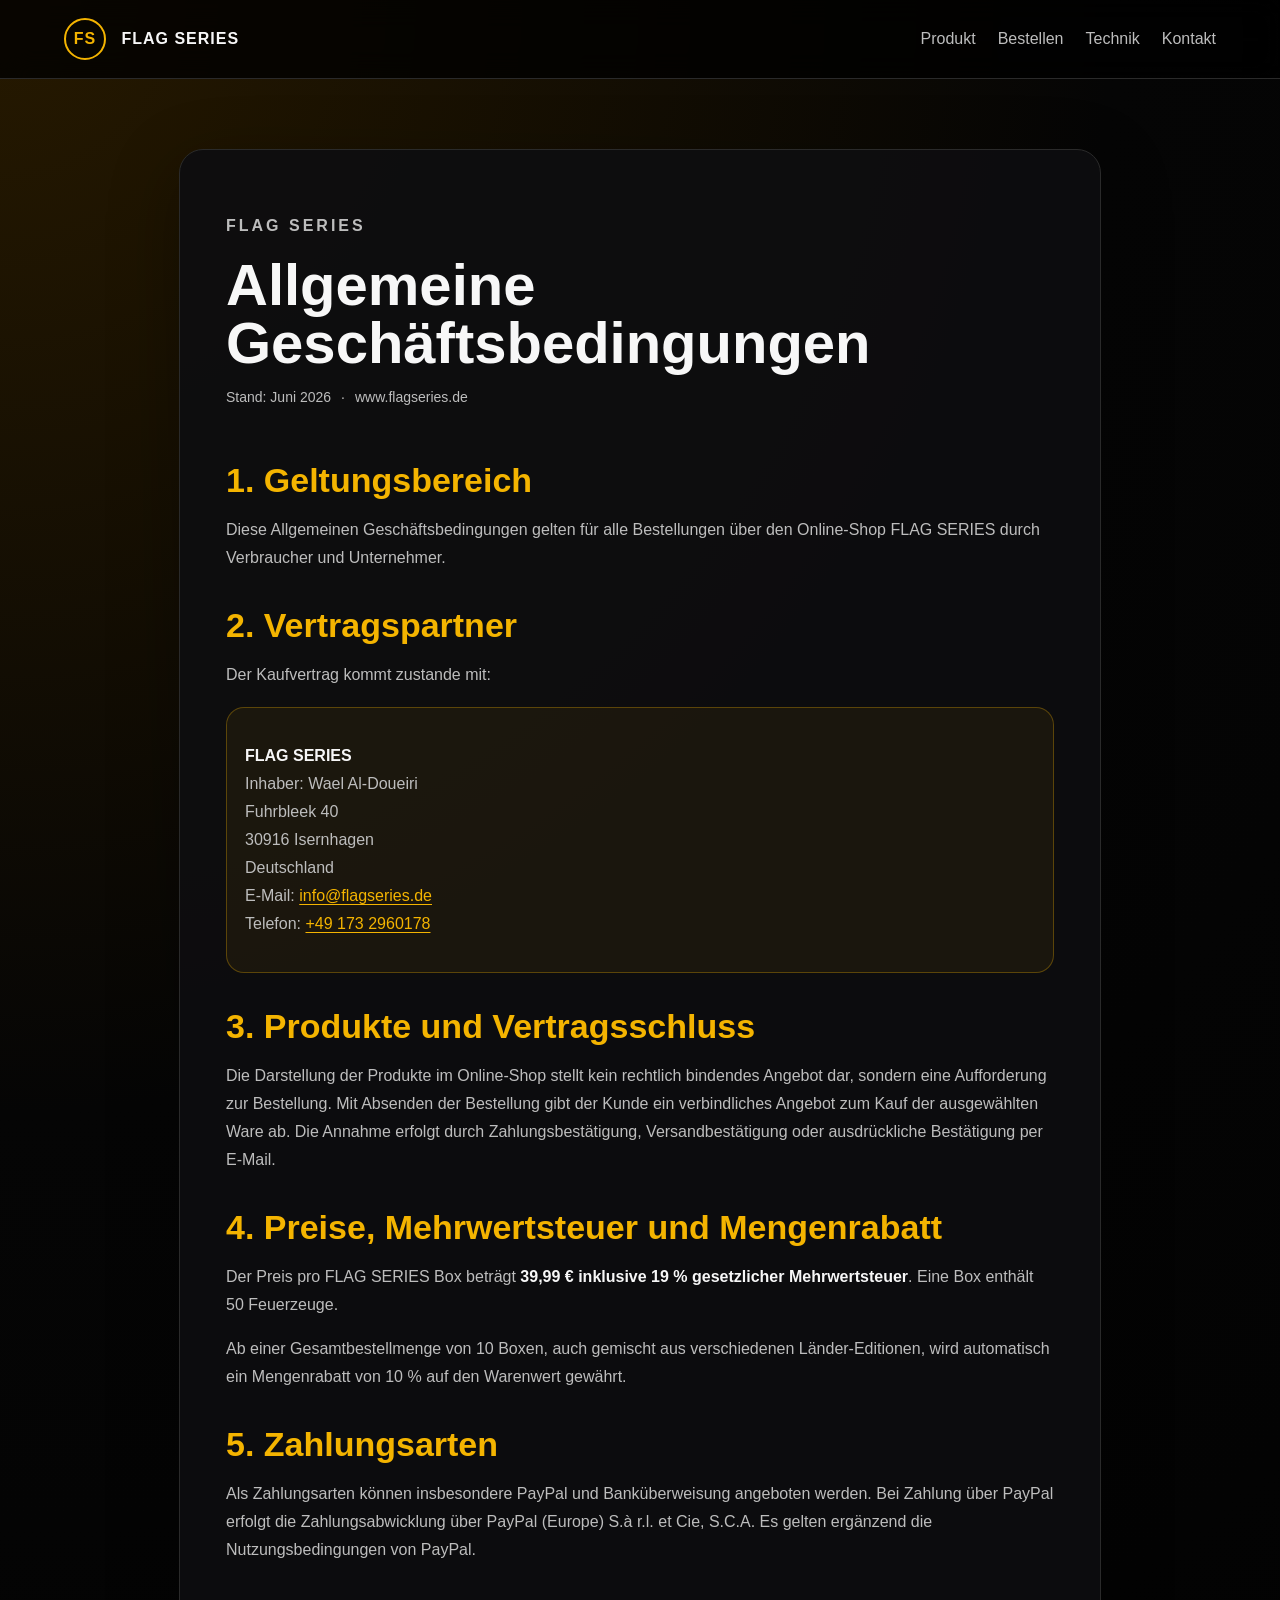
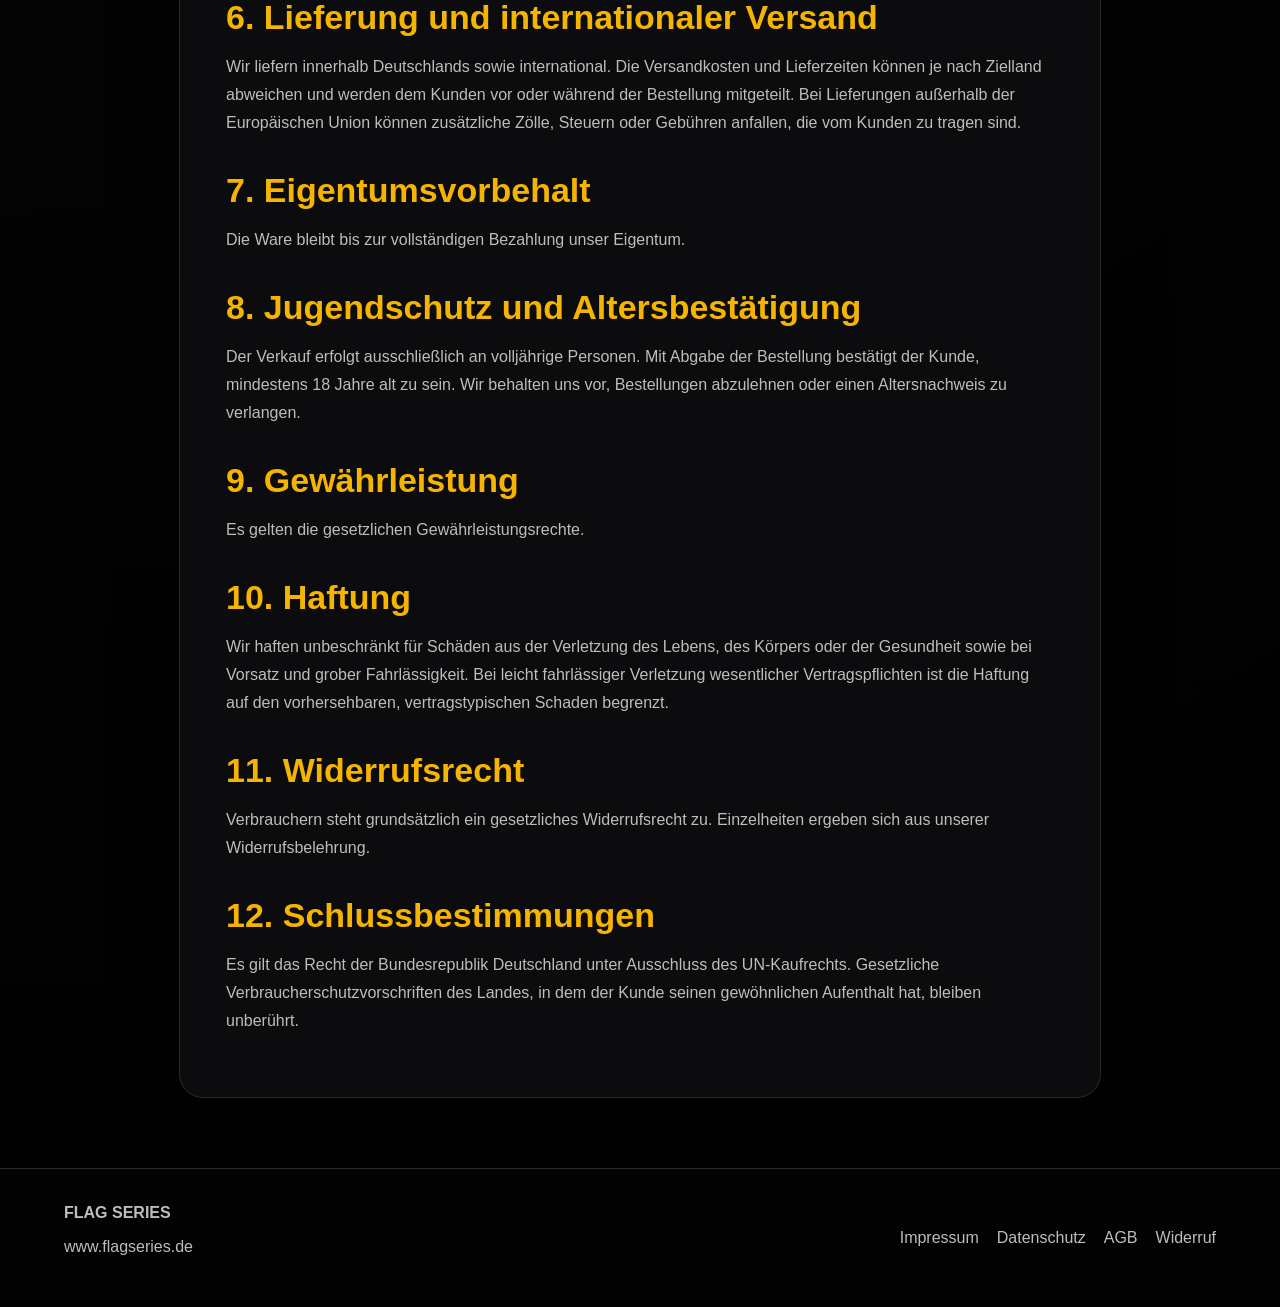
==== commit 5948dbd9: "hinweise preis anpassung" ====
--- a/legal/agb.html
+++ b/legal/agb.html
@@ -1 +1,86 @@
-<!doctype html><html lang="de"><head><meta charset="utf-8"><meta name="viewport" content="width=device-width,initial-scale=1"><title>agb | FLAG SERIES</title><link rel="stylesheet" href="../css/style.css"></head><body><header class="site-header"><a class="logo" href="../index.html"><span>FS</span> FLAG SERIES</a></header><main class="section"><h1>agb</h1><p class="note">Platzhalter: Diese Seite muss vor Veröffentlichung mit deinen echten Unternehmensdaten und rechtlich geprüften Texten gefüllt werden.</p><p>FLAG SERIES GmbH<br>Am Beispielweg 1<br>12345 Musterstadt<br>Deutschland</p><p>E-Mail: info@flagseries.de</p></main></body></html>
+<!doctype html>
+<html lang="de">
+<head>
+  <meta charset="utf-8" />
+  <meta name="viewport" content="width=device-width, initial-scale=1" />
+  <title>Allgemeine Geschäftsbedingungen | FLAG SERIES</title>
+  <meta name="description" content="Allgemeine Geschäftsbedingungen von FLAG SERIES." />
+  <link rel="stylesheet" href="../css/style.css" />
+</head>
+<body>
+  <header class="site-header">
+    <a class="logo" href="../index.html#home"><span>FS</span> FLAG SERIES</a>
+    <nav>
+      <a href="../index.html#produkt">Produkt</a>
+      <a href="../index.html#bestellen">Bestellen</a>
+      <a href="../index.html#technik">Technik</a>
+      <a href="../index.html#kontakt">Kontakt</a>
+    </nav>
+  </header>
+
+  <main class="section legal-page">
+    <article class="legal-card">
+      <p class="eyebrow">FLAG SERIES</p>
+      <h1>Allgemeine Geschäftsbedingungen</h1>
+      <div class="legal-meta"><span>Stand: Juni 2026</span><span>·</span><span>www.flagseries.de</span></div>
+      
+<h2>1. Geltungsbereich</h2>
+<p>Diese Allgemeinen Geschäftsbedingungen gelten für alle Bestellungen über den Online-Shop FLAG SERIES durch Verbraucher und Unternehmer.</p>
+
+<h2>2. Vertragspartner</h2>
+<p>Der Kaufvertrag kommt zustande mit:</p>
+<div class="legal-box">
+  <p><strong>FLAG SERIES</strong><br>
+  Inhaber: Wael Al-Doueiri<br>
+  Fuhrbleek 40<br>
+  30916 Isernhagen<br>
+  Deutschland<br>
+  E-Mail: <a href="mailto:info@flagseries.de">info@flagseries.de</a><br>
+  Telefon: <a href="tel:+491732960178">+49 173 2960178</a></p>
+</div>
+
+<h2>3. Produkte und Vertragsschluss</h2>
+<p>Die Darstellung der Produkte im Online-Shop stellt kein rechtlich bindendes Angebot dar, sondern eine Aufforderung zur Bestellung. Mit Absenden der Bestellung gibt der Kunde ein verbindliches Angebot zum Kauf der ausgewählten Ware ab. Die Annahme erfolgt durch Zahlungsbestätigung, Versandbestätigung oder ausdrückliche Bestätigung per E-Mail.</p>
+
+<h2>4. Preise, Mehrwertsteuer und Mengenrabatt</h2>
+<p>Der Preis pro FLAG SERIES Box beträgt <strong>39,99 € inklusive 19 % gesetzlicher Mehrwertsteuer</strong>. Eine Box enthält 50 Feuerzeuge.</p>
+<p>Ab einer Gesamtbestellmenge von 10 Boxen, auch gemischt aus verschiedenen Länder-Editionen, wird automatisch ein Mengenrabatt von 10 % auf den Warenwert gewährt.</p>
+
+<h2>5. Zahlungsarten</h2>
+<p>Als Zahlungsarten können insbesondere PayPal und Banküberweisung angeboten werden. Bei Zahlung über PayPal erfolgt die Zahlungsabwicklung über PayPal (Europe) S.à r.l. et Cie, S.C.A. Es gelten ergänzend die Nutzungsbedingungen von PayPal.</p>
+
+<h2>6. Lieferung und internationaler Versand</h2>
+<p>Wir liefern innerhalb Deutschlands sowie international. Die Versandkosten und Lieferzeiten können je nach Zielland abweichen und werden dem Kunden vor oder während der Bestellung mitgeteilt. Bei Lieferungen außerhalb der Europäischen Union können zusätzliche Zölle, Steuern oder Gebühren anfallen, die vom Kunden zu tragen sind.</p>
+
+<h2>7. Eigentumsvorbehalt</h2>
+<p>Die Ware bleibt bis zur vollständigen Bezahlung unser Eigentum.</p>
+
+<h2>8. Jugendschutz und Altersbestätigung</h2>
+<p>Der Verkauf erfolgt ausschließlich an volljährige Personen. Mit Abgabe der Bestellung bestätigt der Kunde, mindestens 18 Jahre alt zu sein. Wir behalten uns vor, Bestellungen abzulehnen oder einen Altersnachweis zu verlangen.</p>
+
+<h2>9. Gewährleistung</h2>
+<p>Es gelten die gesetzlichen Gewährleistungsrechte.</p>
+
+<h2>10. Haftung</h2>
+<p>Wir haften unbeschränkt für Schäden aus der Verletzung des Lebens, des Körpers oder der Gesundheit sowie bei Vorsatz und grober Fahrlässigkeit. Bei leicht fahrlässiger Verletzung wesentlicher Vertragspflichten ist die Haftung auf den vorhersehbaren, vertragstypischen Schaden begrenzt.</p>
+
+<h2>11. Widerrufsrecht</h2>
+<p>Verbrauchern steht grundsätzlich ein gesetzliches Widerrufsrecht zu. Einzelheiten ergeben sich aus unserer Widerrufsbelehrung.</p>
+
+<h2>12. Schlussbestimmungen</h2>
+<p>Es gilt das Recht der Bundesrepublik Deutschland unter Ausschluss des UN-Kaufrechts. Gesetzliche Verbraucherschutzvorschriften des Landes, in dem der Kunde seinen gewöhnlichen Aufenthalt hat, bleiben unberührt.</p>
+
+    </article>
+  </main>
+
+  <footer id="kontakt">
+    <div><strong>FLAG SERIES</strong><p>www.flagseries.de</p></div>
+    <div class="footer-links">
+      <a href="impressum.html">Impressum</a>
+      <a href="datenschutz.html">Datenschutz</a>
+      <a href="agb.html">AGB</a>
+      <a href="widerruf.html">Widerruf</a>
+    </div>
+  </footer>
+</body>
+</html>
--- a/css/style.css
+++ b/css/style.css
@@ -1,8 +1,46 @@
 :root{--bg:#050505;--panel:#0d0d0f;--gold:#f4b400;--text:#f7f7f7;--muted:#bdbdbd;--line:#2a2a2a;--danger:#e21d24}*{box-sizing:border-box}html{scroll-behavior:smooth}body{margin:0;background:radial-gradient(circle at top left,#261900,#050505 35%,#000);color:var(--text);font-family:Arial,Helvetica,sans-serif}a{color:inherit;text-decoration:none}.site-header{position:sticky;top:0;z-index:10;display:flex;justify-content:space-between;align-items:center;padding:18px 5vw;background:rgba(0,0,0,.78);backdrop-filter:blur(14px);border-bottom:1px solid var(--line)}.logo{font-weight:900;letter-spacing:1px}.logo span{display:inline-grid;place-items:center;width:42px;height:42px;border:2px solid var(--gold);border-radius:50%;color:var(--gold);margin-right:10px}nav{display:flex;gap:22px;color:var(--muted)}nav a:hover{color:var(--gold)}.hero{min-height:88vh;display:grid;grid-template-columns:1fr 1.1fr;gap:40px;align-items:center;padding:55px 5vw}.eyebrow{text-transform:uppercase;color:var(--gold);font-weight:800;letter-spacing:3px}h1{font-size:clamp(42px,6vw,82px);line-height:.95;margin:10px 0}h2{font-size:clamp(30px,4vw,52px);margin:0 0 20px}.hero p{color:var(--muted);font-size:18px;line-height:1.6;max-width:680px}.hero-image img,.gallery img{width:100%;border-radius:22px;border:1px solid #383838;box-shadow:0 20px 80px #000}
-.hero-image{position:relative}
-.hero-image img{transition:opacity .35s ease,transform .35s ease}
-.hero-image img.is-changing{opacity:.2;transform:scale(.985)}
-.slider-dots{position:absolute;left:50%;bottom:18px;transform:translateX(-50%);display:flex;gap:10px;padding:10px 14px;border:1px solid rgba(244,180,0,.35);border-radius:999px;background:rgba(0,0,0,.58);backdrop-filter:blur(10px)}
+.hero-image{position:relative;overflow:hidden;border-radius:22px}
+.hero-image img{transition:opacity .55s ease,transform .55s ease,filter .55s ease;will-change:opacity,transform,filter}
+.hero-image img.is-changing{opacity:0;transform:scale(1.025);filter:blur(3px)}
+.hero-image img.is-entering{opacity:1;transform:scale(1)}
+.edition-badge{position:absolute;left:22px;bottom:72px;z-index:2;display:inline-flex;align-items:center;gap:10px;padding:12px 16px;border:1px solid rgba(244,180,0,.42);border-radius:999px;background:rgba(0,0,0,.62);backdrop-filter:blur(12px);box-shadow:0 14px 45px rgba(0,0,0,.45);font-weight:900;color:var(--gold);letter-spacing:.5px;transition:opacity .35s ease,transform .35s ease}
+.edition-badge.is-changing{opacity:0;transform:translateY(8px) scale(.98)}
+.slider-dots{position:absolute;left:50%;bottom:18px;z-index:3;transform:translateX(-50%);display:flex;gap:10px;padding:10px 14px;border:1px solid rgba(244,180,0,.35);border-radius:999px;background:rgba(0,0,0,.58);backdrop-filter:blur(10px)}
 .slider-dot{width:10px;height:10px;border-radius:50%;border:1px solid var(--gold);background:transparent;cursor:pointer;padding:0;opacity:.75;transition:.25s}
 .slider-dot.active,.slider-dot:hover{background:var(--gold);opacity:1;transform:scale(1.25)}
 .btn{display:inline-flex;align-items:center;justify-content:center;gap:10px;border:1px solid var(--gold);color:var(--text);padding:15px 22px;border-radius:14px;font-weight:800;cursor:pointer;background:#101010}.btn.primary{background:linear-gradient(135deg,var(--gold),#ffdc55);color:#111;border:none}.hero-actions{display:flex;gap:14px;flex-wrap:wrap;margin:28px 0}.price-card{display:inline-flex;flex-direction:column;border:1px solid var(--gold);border-radius:18px;padding:18px 24px;background:#070707;box-shadow:0 0 24px rgba(244,180,0,.25)}.price-card strong{font-size:42px}.price-card span,.price-card small{color:var(--muted)}.section{padding:70px 5vw}.section-head{text-align:center;margin-bottom:30px}.product-grid{display:grid;grid-template-columns:repeat(5,1fr);gap:18px}.product-card{background:linear-gradient(180deg,#151515,#080808);border:1px solid var(--line);border-radius:20px;overflow:hidden;cursor:pointer;transition:.25s}.product-card:hover,.product-card.active{transform:translateY(-6px);border-color:var(--gold);box-shadow:0 0 30px rgba(244,180,0,.15)}.product-card img{width:100%;aspect-ratio:1.2/1;object-fit:cover}.product-card div{padding:18px}.product-card h3{margin:0;color:var(--gold)}.order-section{display:grid;grid-template-columns:1.1fr .9fr;gap:28px}.order-card,.cart-note,.features div{background:rgba(13,13,15,.92);border:1px solid var(--line);border-radius:24px;padding:30px}.order-card form{display:grid;gap:18px}label{display:grid;gap:8px;color:var(--muted)}select,input{width:100%;padding:16px;border-radius:12px;border:1px solid #333;background:#050505;color:var(--text);font-size:16px}.summary{display:grid;gap:12px;border-top:1px solid var(--line);border-bottom:1px solid var(--line);padding:18px 0}.summary div{display:flex;justify-content:space-between}.summary .total{font-size:22px;color:var(--gold)}.note{color:var(--muted);font-size:14px}.cart-note li{margin:12px 0;color:var(--muted)}.features{display:grid;grid-template-columns:repeat(4,1fr);gap:18px;text-align:center}.features span{font-size:42px}.features p{color:var(--muted)}.gallery{display:grid;grid-template-columns:1fr 1fr;gap:24px}footer{display:flex;justify-content:space-between;align-items:center;padding:35px 5vw;border-top:1px solid var(--line);background:#030303;color:var(--muted)}.footer-links{display:flex;gap:18px;flex-wrap:wrap}@media(max-width:950px){.hero,.order-section,.gallery{grid-template-columns:1fr}.product-grid,.features{grid-template-columns:repeat(2,1fr)}nav{display:none}}@media(max-width:560px){.product-grid,.features{grid-template-columns:1fr}.site-header{padding:14px 18px}.hero,.section{padding:42px 18px}footer{display:grid;gap:18px}}
+
+@media(max-width:560px){.edition-badge{left:14px;bottom:66px;font-size:13px;padding:10px 13px}.slider-dots{bottom:14px}}
+.paypal-box{margin:6px 0 4px;min-height:48px}.note.success{color:#69e08a}.note.error{color:#ff6b6b}
+
+
+/* Multi-Variant Warenkorb */
+.multi-variant-list{display:grid;gap:12px}
+.variant-row{display:grid;grid-template-columns:1fr auto;align-items:center;gap:14px;padding:14px;border:1px solid var(--line);border-radius:18px;background:linear-gradient(180deg,#101010,#070707);transition:.25s}
+.variant-row.active,.variant-row:hover{border-color:rgba(244,180,0,.8);box-shadow:0 0 24px rgba(244,180,0,.12)}
+.variant-info{display:flex;align-items:center;gap:13px;background:transparent;border:0;color:var(--text);padding:0;text-align:left;cursor:pointer;font:inherit}
+.variant-info strong{display:block;color:var(--gold);font-size:16px}
+.variant-info small{display:block;color:var(--muted);margin-top:3px}
+.variant-flag{display:grid;place-items:center;width:42px;height:42px;border-radius:50%;border:1px solid rgba(244,180,0,.45);background:#050505;font-size:22px;flex:0 0 auto}
+.qty-stepper{display:flex;align-items:center;gap:8px}
+.qty-btn{width:42px;height:42px;border-radius:12px;border:1px solid var(--gold);background:#101010;color:var(--gold);font-size:22px;font-weight:900;line-height:1;cursor:pointer;transition:.2s}
+.qty-btn:hover{background:var(--gold);color:#111;transform:translateY(-1px)}
+.qty-input{width:70px;text-align:center;padding:12px;border-radius:12px;font-weight:900;color:var(--gold)}
+.cart-items{display:grid;gap:10px;padding:14px;border:1px dashed rgba(244,180,0,.35);border-radius:16px;color:var(--muted);background:rgba(0,0,0,.22)}
+.cart-items div{display:flex;align-items:center;justify-content:space-between;gap:12px;color:var(--muted)}
+.cart-items strong{color:var(--gold)}
+@media(max-width:560px){.variant-row{grid-template-columns:1fr}.qty-stepper{justify-content:space-between}.qty-input{width:100%;max-width:120px}}
+
+
+/* Legal Pages */
+.legal-page{max-width:1050px;margin:0 auto}
+.legal-card{background:rgba(13,13,15,.94);border:1px solid var(--line);border-radius:24px;padding:clamp(24px,4vw,46px);box-shadow:0 20px 70px rgba(0,0,0,.32)}
+.legal-card h1{font-size:clamp(34px,5vw,58px);line-height:1;margin:0 0 16px;color:var(--text)}
+.legal-card h2{font-size:clamp(22px,3vw,34px);margin:34px 0 14px;color:var(--gold)}
+.legal-card h3{font-size:20px;margin:26px 0 10px;color:var(--gold)}
+.legal-card p,.legal-card li{color:var(--muted);line-height:1.75}
+.legal-card strong{color:var(--text)}
+.legal-card a{color:var(--gold);text-decoration:underline;text-underline-offset:3px}
+.legal-card ul{padding-left:22px}
+.legal-meta{display:inline-flex;gap:10px;flex-wrap:wrap;margin:0 0 22px;color:var(--muted);font-size:14px}
+.legal-box{border:1px solid rgba(244,180,0,.3);border-radius:18px;padding:18px;background:rgba(244,180,0,.06);margin:18px 0}
